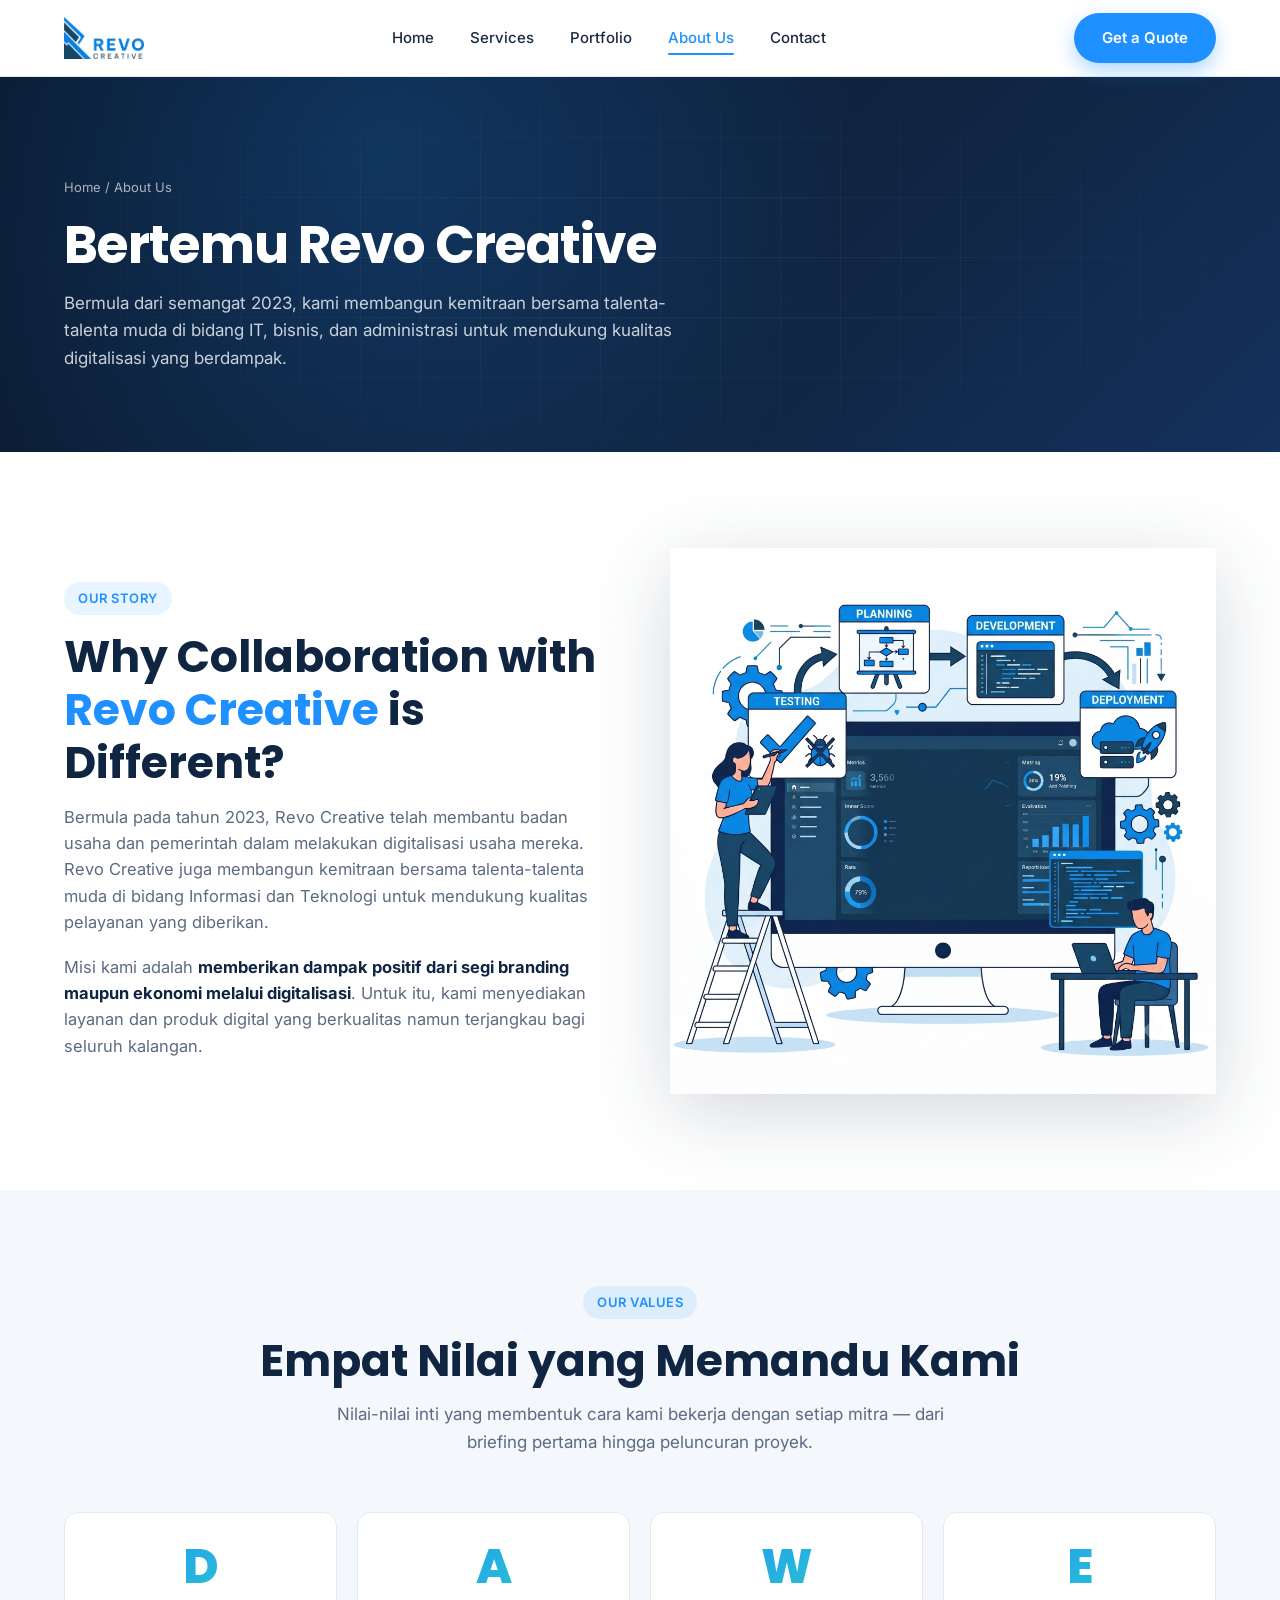
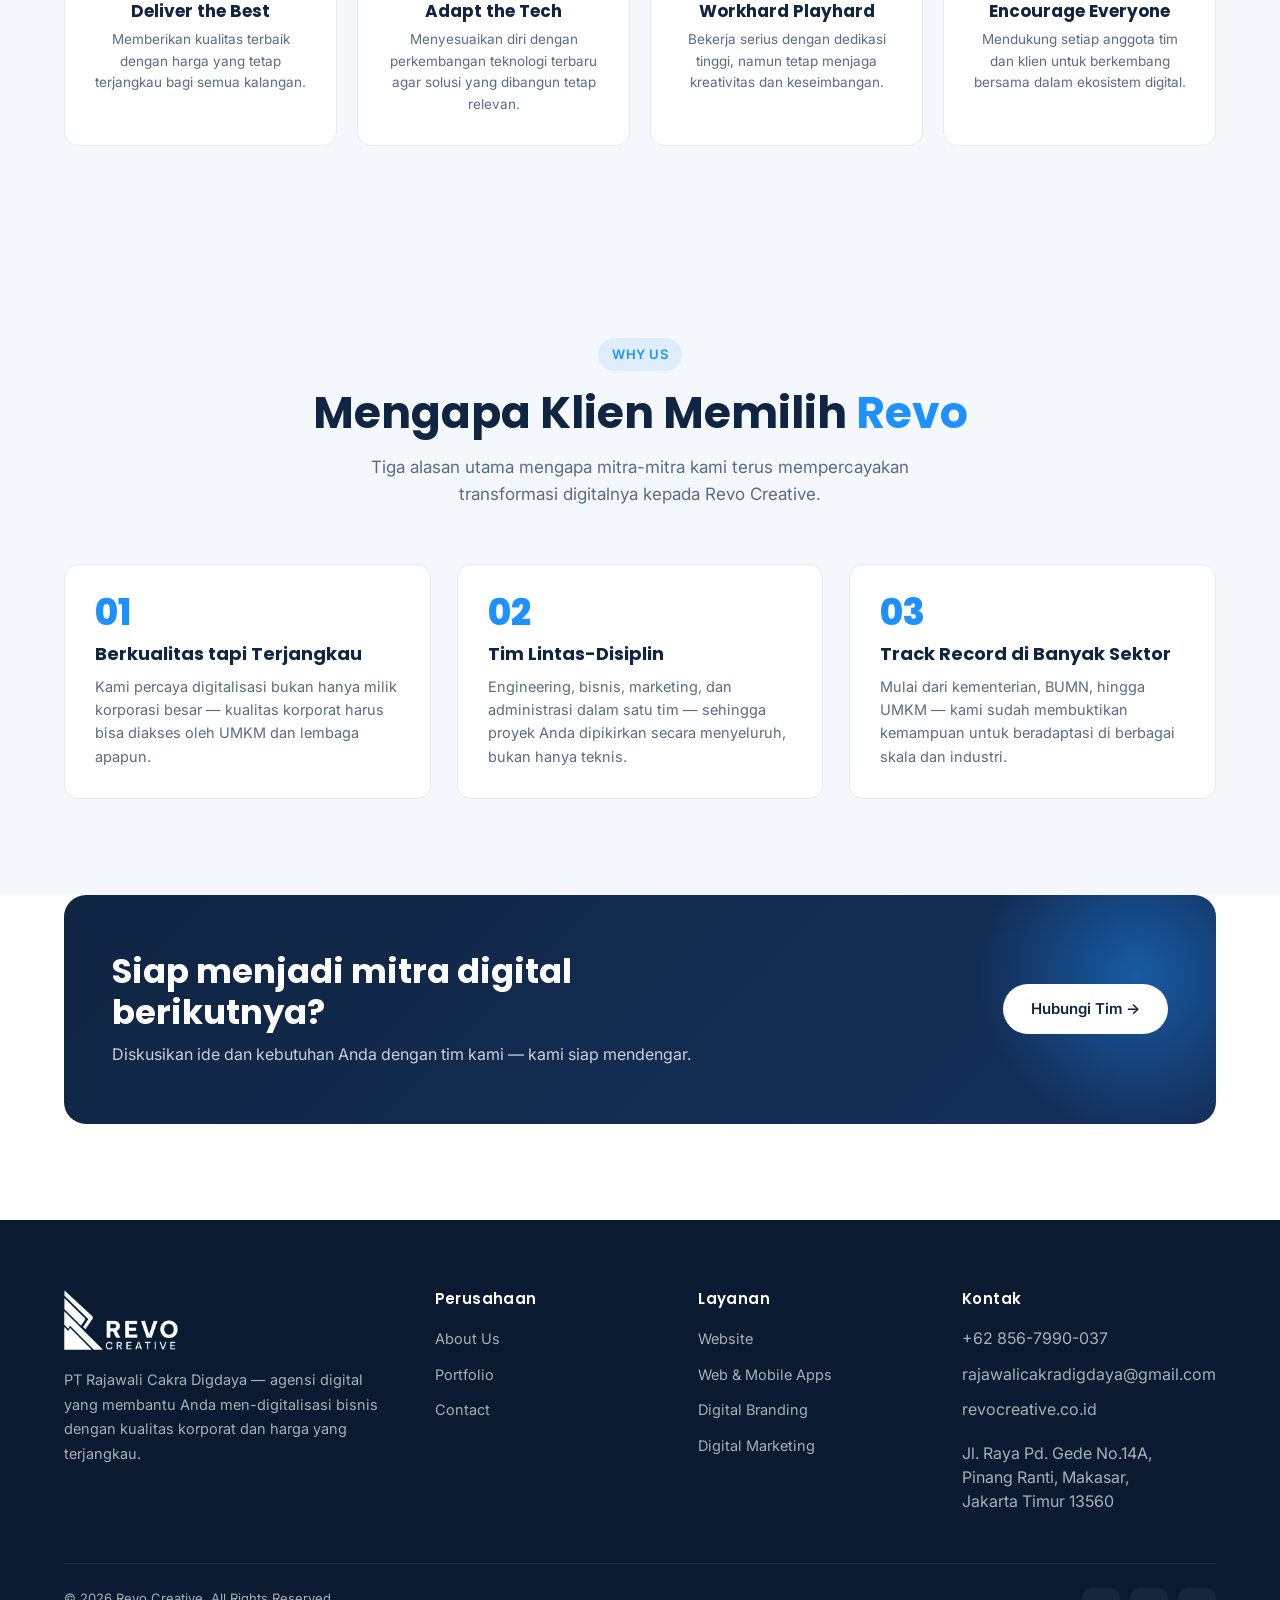
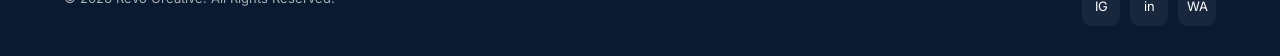
==== frontend/about.html @ 666eaa5b "Dev:Finishing Landing Page" ====
<!DOCTYPE html>
<html lang="id">
<head>
  <meta charset="UTF-8" />
  <meta name="viewport" content="width=device-width, initial-scale=1.0" />

  <!-- Primary Meta Tags -->
  <title>About Us — Revo Creative | PT Rajawali Cakra Digdaya</title>
  <meta name="title" content="About Us — Revo Creative | PT Rajawali Cakra Digdaya" />
  <meta name="description" content="Mengenal Revo Creative (PT Rajawali Cakra Digdaya) — agensi digital Indonesia yang dibangun talenta muda di bidang IT, bisnis, dan administrasi. Berdiri sejak 2023, kami membantu digitalisasi usaha dengan kualitas korporat namun terjangkau." />
  <meta name="keywords" content="tentang Revo Creative, PT Rajawali Cakra Digdaya, profil perusahaan Revo Creative, tim Revo, sejarah Revo Creative, agensi digital Indonesia" />
  <meta name="robots" content="index, follow, max-image-preview:large" />
  <meta name="theme-color" content="#1E90FF" />
  <link rel="canonical" href="https://revocreative.co.id/about.html" />

  <!-- Open Graph -->
  <meta property="og:type" content="website" />
  <meta property="og:site_name" content="Revo Creative" />
  <meta property="og:locale" content="id_ID" />
  <meta property="og:url" content="https://revocreative.co.id/about.html" />
  <meta property="og:title" content="About Us — Revo Creative" />
  <meta property="og:description" content="Mengenal tim talenta muda di balik Revo Creative — agensi digital Indonesia sejak 2023." />
  <meta property="og:image" content="https://revocreative.co.id/assets/revo-2024-horizontal-blue-zoomed-downscaled-removebg.webp" />

  <!-- Twitter -->
  <meta name="twitter:card" content="summary_large_image" />
  <meta name="twitter:title" content="About — Revo Creative" />
  <meta name="twitter:description" content="Mengenal tim talenta muda di balik Revo Creative — agensi digital Indonesia sejak 2023." />
  <meta name="twitter:image" content="https://revocreative.co.id/assets/revo-2024-horizontal-blue-zoomed-downscaled-removebg.webp" />

  <link rel="icon" href="assets/logo_revo_biru.png" type="image/png" />
  <link rel="apple-touch-icon" href="assets/logo_revo_biru.png" />

  <link rel="preconnect" href="https://fonts.googleapis.com" />
  <link rel="preconnect" href="https://fonts.gstatic.com" crossorigin />
  <link href="https://fonts.googleapis.com/css2?family=Inter:wght@400;500;600;700&family=Poppins:wght@500;600;700;800&display=swap" rel="stylesheet" />
  <link rel="stylesheet" href="css/style.css" />

  <!-- Structured Data: BreadcrumbList -->
  <script type="application/ld+json">
  {
    "@context": "https://schema.org",
    "@type": "BreadcrumbList",
    "itemListElement": [
      { "@type": "ListItem", "position": 1, "name": "Home", "item": "https://revocreative.co.id/" },
      { "@type": "ListItem", "position": 2, "name": "About Us", "item": "https://revocreative.co.id/about.html" }
    ]
  }
  </script>

  <!-- Structured Data: AboutPage -->
  <script type="application/ld+json">
  {
    "@context": "https://schema.org",
    "@type": "AboutPage",
    "name": "About Revo Creative",
    "url": "https://revocreative.co.id/about.html",
    "about": {
      "@type": "Organization",
      "name": "Revo Creative",
      "legalName": "PT Rajawali Cakra Digdaya",
      "foundingDate": "2023",
      "url": "https://revocreative.co.id/"
    }
  }
  </script>
</head>
<body>

  <!-- Navbar -->
  <header class="navbar">
    <div class="container nav-inner">
      <a href="index.html" class="nav-logo" aria-label="Revo Creative home">
        <img src="assets/revo-2024-horizontal-blue-zoomed-downscaled-removebg.webp" alt="Revo Creative" />
      </a>
      <nav>
        <ul class="nav-links">
          <li><a href="index.html">Home</a></li>
          <li><a href="index.html#services">Services</a></li>
          <li><a href="portfolio.html">Portfolio</a></li>
          <li><a href="about.html">About Us</a></li>
          <li><a href="contact.html">Contact</a></li>
        </ul>
      </nav>
      <div class="nav-cta">
        <a href="contact.html" class="btn btn-primary">Get a Quote</a>
        <button class="nav-toggle" aria-label="Toggle navigation">
          <span></span><span></span><span></span>
        </button>
      </div>
    </div>
  </header>

  <!-- Page Hero -->
  <section class="page-hero">
    <div class="container">
      <div class="breadcrumbs"><a href="index.html">Home</a> / About Us</div>
      <h1>Bertemu Revo Creative</h1>
      <p>Bermula dari semangat 2023, kami membangun kemitraan bersama talenta-talenta muda di bidang IT, bisnis, dan administrasi untuk mendukung kualitas digitalisasi yang berdampak.</p>
    </div>
  </section>

  <!-- Story -->
  <section class="section">
    <div class="container about-story">
      <div class="reveal">
        <span class="section-tag">Our Story</span>
        <h2 class="section-title">Why Collaboration with <span>Revo Creative</span> is Different?</h2>
        <p style="color:var(--color-muted);font-size:16.5px;margin-bottom:18px;">
          Bermula pada tahun 2023, Revo Creative telah membantu badan usaha dan
          pemerintah dalam melakukan digitalisasi usaha mereka. Revo Creative juga
          membangun kemitraan bersama talenta-talenta muda di bidang Informasi dan
          Teknologi untuk mendukung kualitas pelayanan yang diberikan.
        </p>
        <p style="color:var(--color-muted);font-size:16.5px;">
          Misi kami adalah <strong style="color:var(--color-navy);">memberikan dampak positif dari segi branding maupun ekonomi melalui digitalisasi</strong>.
          Untuk itu, kami menyediakan layanan dan produk digital yang berkualitas
          namun terjangkau bagi seluruh kalangan.
        </p>
      </div>
      <div class="split-illu reveal">
        <span class="glow"></span>
        <img src="assets/computer-processed.png" alt="Ilustrasi digitalisasi bisnis bersama Revo Creative" loading="lazy" />
      </div>
    </div>
  </section>

  <!-- Values -->
  <section class="section" style="background:var(--color-light);">
    <div class="container">
      <div class="text-center reveal">
        <span class="section-tag">Our Values</span>
        <h2 class="section-title">Empat Nilai yang Memandu Kami</h2>
        <p class="section-subtitle center-block">
          Nilai-nilai inti yang membentuk cara kami bekerja dengan setiap mitra —
          dari briefing pertama hingga peluncuran proyek.
        </p>
      </div>

      <div class="value-grid">
        <div class="value-card reveal">
          <div class="value-letter">D</div>
          <h4>Deliver the Best</h4>
          <p>Memberikan kualitas terbaik dengan harga yang tetap terjangkau bagi semua kalangan.</p>
        </div>
        <div class="value-card reveal">
          <div class="value-letter">A</div>
          <h4>Adapt the Tech</h4>
          <p>Menyesuaikan diri dengan perkembangan teknologi terbaru agar solusi yang dibangun tetap relevan.</p>
        </div>
        <div class="value-card reveal">
          <div class="value-letter">W</div>
          <h4>Workhard Playhard</h4>
          <p>Bekerja serius dengan dedikasi tinggi, namun tetap menjaga kreativitas dan keseimbangan.</p>
        </div>
        <div class="value-card reveal">
          <div class="value-letter">E</div>
          <h4>Encourage Everyone</h4>
          <p>Mendukung setiap anggota tim dan klien untuk berkembang bersama dalam ekosistem digital.</p>
        </div>
      </div>
    </div>
  </section>

  <!-- Team
  <section class="section">
    <div class="container">
      <div class="text-center reveal">
        <span class="section-tag">Meet The Team</span>
        <h2 class="section-title">Talenta Muda di Balik <span>Revo</span></h2>
        <p class="section-subtitle center-block">
          Tim lintas-disiplin yang menggabungkan keahlian IT, bisnis, dan administrasi
          untuk membantu Anda di setiap tahap perjalanan digital.
        </p>
      </div>

      <div class="team-grid">
        <div class="team-card reveal">
          <div class="team-avatar">RC</div>
          <h3>Raditya Chavvah D.</h3>
          <div class="team-role">Managing Director</div>
          <ul class="team-meta">
            <li>Lulusan Manajemen Pemasaran FEB UI 2022</li>
            <li>Pendamping Halal UMK</li>
            <li>Memimpin strategi bisnis &amp; kemitraan</li>
          </ul>
        </div>

        <div class="team-card reveal">
          <div class="team-avatar">MD</div>
          <h3>M. Daffa Z. Wibisono</h3>
          <div class="team-role">Technology Director</div>
          <ul class="team-meta">
            <li>Lulusan Teknik Komputer ITS 2023</li>
            <li>Membuat prototype web &amp; aplikasi startup</li>
            <li>Memimpin engineering &amp; arsitektur produk</li>
          </ul>
        </div>

        <div class="team-card reveal">
          <div class="team-avatar">MR</div>
          <h3>M. Ramdhan Syakirin</h3>
          <div class="team-role">Senior Advisor</div>
          <ul class="team-meta">
            <li>Back End Developer &amp; System Analyst</li>
            <li>Senior Software Engineering</li>
            <li>Mentor teknis untuk proyek enterprise</li>
          </ul>
        </div>
      </div>

      <div style="margin-top:60px;display:flex;justify-content:center;">
        <div class="why-card reveal" style="max-width:520px;text-align:center;border:2px dashed var(--color-border);">
          <h4 style="color:var(--color-primary);margin-bottom:6px;">M. Naufal Harits</h4>
          <p style="font-size:13.5px;text-transform:uppercase;letter-spacing:1px;color:var(--color-muted);">Advisor</p>
        </div>
      </div>
    </div>
  </section> -->

  <!-- Why us / Numbers -->
  <section class="section" style="background:var(--color-light);">
    <div class="container">
      <div class="text-center reveal">
        <span class="section-tag">Why Us</span>
        <h2 class="section-title">Mengapa Klien Memilih <span>Revo</span></h2>
        <p class="section-subtitle center-block">
          Tiga alasan utama mengapa mitra-mitra kami terus mempercayakan transformasi digitalnya kepada Revo Creative.
        </p>
      </div>

      <div class="why-grid">
        <div class="why-card reveal">
          <div class="num">01</div>
          <h4>Berkualitas tapi Terjangkau</h4>
          <p>Kami percaya digitalisasi bukan hanya milik korporasi besar — kualitas korporat harus bisa diakses oleh UMKM dan lembaga apapun.</p>
        </div>
        <div class="why-card reveal">
          <div class="num">02</div>
          <h4>Tim Lintas-Disiplin</h4>
          <p>Engineering, bisnis, marketing, dan administrasi dalam satu tim — sehingga proyek Anda dipikirkan secara menyeluruh, bukan hanya teknis.</p>
        </div>
        <div class="why-card reveal">
          <div class="num">03</div>
          <h4>Track Record di Banyak Sektor</h4>
          <p>Mulai dari kementerian, BUMN, hingga UMKM — kami sudah membuktikan kemampuan untuk beradaptasi di berbagai skala dan industri.</p>
        </div>
      </div>
    </div>
  </section>

  <!-- CTA -->
  <section class="section" style="padding-top:0;">
    <div class="container">
      <div class="cta-banner reveal">
        <div>
          <h2>Siap menjadi mitra digital berikutnya?</h2>
          <p>Diskusikan ide dan kebutuhan Anda dengan tim kami — kami siap mendengar.</p>
        </div>
        <a href="contact.html" class="btn btn-white">Hubungi Tim &rarr;</a>
      </div>
    </div>
  </section>

  <!-- Footer -->
  <footer class="footer">
    <div class="container">
      <div class="footer-grid">
        <div class="footer-brand">
          <img src="assets/revo-2024-horizontal-white-zoomed-no-background.webp" alt="Revo Creative" />
          <p>PT Rajawali Cakra Digdaya — agensi digital yang membantu Anda men-digitalisasi bisnis dengan kualitas korporat dan harga yang terjangkau.</p>
        </div>
        <div>
          <h5>Perusahaan</h5>
          <ul>
            <li><a href="about.html">About Us</a></li>
            <li><a href="portfolio.html">Portfolio</a></li>
            <li><a href="contact.html">Contact</a></li>
          </ul>
        </div>
        <div>
          <h5>Layanan</h5>
          <ul>
            <li><a href="index.html#services">Website</a></li>
            <li><a href="index.html#services">Web &amp; Mobile Apps</a></li>
            <li><a href="index.html#services">Digital Branding</a></li>
            <li><a href="index.html#services">Digital Marketing</a></li>
          </ul>
        </div>
        <div>
          <h5>Kontak</h5>
          <ul>
            <li>+62 856-7990-037</li>
            <li>rajawalicakradigdaya@gmail.com</li>
            <li>revocreative.co.id</li>
            <li style="margin-top:8px;line-height:1.5;">Jl. Raya Pd. Gede No.14A,<br/>Pinang Ranti, Makasar,<br/>Jakarta Timur 13560</li>
          </ul>
        </div>
      </div>
      <div class="footer-bottom">
        <div>© <span id="year">2025</span> Revo Creative. All Rights Reserved.</div>
        <div class="socials">
          <a class="social-ico" href="#" aria-label="Instagram">IG</a>
          <a class="social-ico" href="#" aria-label="LinkedIn">in</a>
          <a class="social-ico" href="#" aria-label="WhatsApp">WA</a>
        </div>
      </div>
    </div>
  </footer>

  <script src="js/script.js"></script>
</body>
</html>
---- frontend/css/style.css ----
/* =========================
   Revo Creative — Stylesheet
   ========================= */

:root {
  --color-primary: #1E90FF;
  --color-primary-dark: #1473cc;
  --color-navy: #102542;
  --color-navy-deep: #0A1A30;
  --color-light: #F4F7FB;
  --color-white: #FFFFFF;
  --color-text: #1B2A41;
  --color-muted: #5B6B82;
  --color-border: #E5EAF2;
  --color-accent: #2DD4BF;
  --shadow-sm: 0 2px 8px rgba(16, 37, 66, 0.06);
  --shadow-md: 0 8px 24px rgba(16, 37, 66, 0.10);
  --shadow-lg: 0 20px 60px rgba(16, 37, 66, 0.18);
  --radius-sm: 8px;
  --radius-md: 14px;
  --radius-lg: 22px;
  --transition: 0.3s cubic-bezier(0.4, 0, 0.2, 1);
  --container: 1200px;
  --font-heading: "Poppins", "Segoe UI", system-ui, sans-serif;
  --font-body: "Inter", "Segoe UI", system-ui, sans-serif;
}

* {
  box-sizing: border-box;
  margin: 0;
  padding: 0;
}

html {
  scroll-behavior: smooth;
}

body {
  font-family: var(--font-body);
  color: var(--color-text);
  background: var(--color-white);
  line-height: 1.6;
  font-size: 16px;
  -webkit-font-smoothing: antialiased;
}

img {
  max-width: 100%;
  display: block;
}

a {
  color: inherit;
  text-decoration: none;
}

h1, h2, h3, h4, h5 {
  font-family: var(--font-heading);
  color: var(--color-navy);
  line-height: 1.2;
  font-weight: 700;
}

.container {
  width: 100%;
  max-width: var(--container);
  margin: 0 auto;
  padding: 0 24px;
}

.section {
  padding: 96px 0;
}

.section-tag {
  display: inline-block;
  background: rgba(30, 144, 255, 0.10);
  color: var(--color-primary);
  padding: 6px 14px;
  border-radius: 999px;
  font-size: 13px;
  font-weight: 600;
  letter-spacing: 0.5px;
  text-transform: uppercase;
  margin-bottom: 16px;
}

.section-title {
  font-size: clamp(28px, 4vw, 44px);
  margin-bottom: 14px;
}

.section-title span {
  color: var(--color-primary);
}

.section-subtitle {
  color: var(--color-muted);
  max-width: 640px;
  margin-bottom: 56px;
  font-size: 17px;
}

.text-center { text-align: center; }
.center-block { margin-left: auto; margin-right: auto; }

/* =========================
   Buttons
   ========================= */
.btn {
  display: inline-flex;
  align-items: center;
  gap: 10px;
  padding: 13px 28px;
  border-radius: 999px;
  font-weight: 600;
  font-size: 15px;
  cursor: pointer;
  border: none;
  transition: transform var(--transition), box-shadow var(--transition), background var(--transition);
  font-family: var(--font-body);
}

.btn-primary {
  background: var(--color-primary);
  color: var(--color-white);
  box-shadow: 0 8px 20px rgba(30, 144, 255, 0.35);
}

.btn-primary:hover {
  background: var(--color-primary-dark);
  transform: translateY(-2px);
  box-shadow: 0 12px 28px rgba(30, 144, 255, 0.45);
}

.btn-ghost {
  background: transparent;
  color: var(--color-navy);
  border: 1.5px solid var(--color-border);
}

.btn-ghost:hover {
  border-color: var(--color-primary);
  color: var(--color-primary);
  transform: translateY(-2px);
}

.btn-white {
  background: var(--color-white);
  color: var(--color-navy);
}

.btn-white:hover {
  background: var(--color-light);
  transform: translateY(-2px);
}

/* =========================
   Navbar
   ========================= */
.navbar {
  position: sticky;
  top: 0;
  z-index: 1000;
  background: rgba(255, 255, 255, 0.92);
  backdrop-filter: saturate(180%) blur(14px);
  -webkit-backdrop-filter: saturate(180%) blur(14px);
  border-bottom: 1px solid var(--color-border);
  transition: all var(--transition);
}

.nav-inner {
  display: flex;
  align-items: center;
  justify-content: space-between;
  height: 76px;
}

.nav-logo {
  display: flex;
  align-items: center;
  gap: 10px;
}

.nav-logo img {
  height: 42px;
  width: auto;
}

.nav-links {
  display: flex;
  gap: 36px;
  list-style: none;
}

.nav-links a {
  font-weight: 500;
  font-size: 15px;
  color: var(--color-text);
  position: relative;
  padding: 4px 0;
  transition: color var(--transition);
}

.nav-links a::after {
  content: "";
  position: absolute;
  left: 0;
  bottom: -4px;
  width: 0;
  height: 2px;
  background: var(--color-primary);
  border-radius: 2px;
  transition: width var(--transition);
}

.nav-links a:hover,
.nav-links a.active {
  color: var(--color-primary);
}

.nav-links a:hover::after,
.nav-links a.active::after {
  width: 100%;
}

.nav-cta {
  display: flex;
  align-items: center;
  gap: 12px;
}

.nav-toggle {
  display: none;
  background: none;
  border: none;
  cursor: pointer;
  padding: 8px;
}

.nav-toggle span {
  display: block;
  width: 26px;
  height: 2.5px;
  background: var(--color-navy);
  margin: 5px 0;
  transition: var(--transition);
  border-radius: 2px;
}

.nav-toggle.active span:nth-child(1) {
  transform: translateY(7.5px) rotate(45deg);
}
.nav-toggle.active span:nth-child(2) {
  opacity: 0;
}
.nav-toggle.active span:nth-child(3) {
  transform: translateY(-7.5px) rotate(-45deg);
}

/* =========================
   Hero
   ========================= */
.hero {
  position: relative;
  background:
    radial-gradient(circle at 20% 20%, rgba(30, 144, 255, 0.15), transparent 50%),
    radial-gradient(circle at 80% 70%, rgba(45, 212, 191, 0.10), transparent 50%),
    linear-gradient(135deg, #0A1A30 0%, #102542 60%, #14305c 100%);
  color: var(--color-white);
  padding: 120px 0 140px;
  overflow: hidden;
}

.hero::before {
  content: "";
  position: absolute;
  inset: 0;
  background-image:
    linear-gradient(rgba(255,255,255,0.04) 1px, transparent 1px),
    linear-gradient(90deg, rgba(255,255,255,0.04) 1px, transparent 1px);
  background-size: 60px 60px;
  mask-image: radial-gradient(ellipse at center, black 30%, transparent 80%);
  -webkit-mask-image: radial-gradient(ellipse at center, black 30%, transparent 80%);
  pointer-events: none;
}

.hero-grid {
  display: grid;
  grid-template-columns: 1.1fr 0.9fr;
  align-items: center;
  gap: 60px;
  position: relative;
  z-index: 1;
}

.hero h1 {
  color: var(--color-white);
  font-size: clamp(36px, 5vw, 60px);
  line-height: 1.08;
  margin-bottom: 22px;
  letter-spacing: -1px;
}

.hero h1 .gradient-text {
  background: linear-gradient(90deg, #1E90FF 0%, #2DD4BF 100%);
  -webkit-background-clip: text;
  background-clip: text;
  -webkit-text-fill-color: transparent;
}

.hero p.lead {
  font-size: 18px;
  color: rgba(255, 255, 255, 0.78);
  margin-bottom: 36px;
  max-width: 560px;
}

.hero-pill {
  display: inline-flex;
  align-items: center;
  gap: 8px;
  background: rgba(255, 255, 255, 0.08);
  border: 1px solid rgba(255, 255, 255, 0.18);
  padding: 8px 16px;
  border-radius: 999px;
  font-size: 13px;
  font-weight: 500;
  color: rgba(255, 255, 255, 0.85);
  margin-bottom: 24px;
  backdrop-filter: blur(8px);
}

.hero-pill .dot {
  width: 8px;
  height: 8px;
  border-radius: 50%;
  background: var(--color-accent);
  box-shadow: 0 0 0 4px rgba(45, 212, 191, 0.25);
}

.hero-actions {
  display: flex;
  flex-wrap: wrap;
  gap: 14px;
}

.hero-stats {
  display: flex;
  gap: 36px;
  margin-top: 56px;
  flex-wrap: wrap;
}

.stat .num {
  font-family: var(--font-heading);
  font-size: 32px;
  font-weight: 700;
  color: var(--color-white);
}

.stat .label {
  color: rgba(255, 255, 255, 0.65);
  font-size: 14px;
}

/* Hero visual */
.hero-visual {
  position: relative;
  display: flex;
  justify-content: center;
  align-items: center;
}

.hero-logo-card {
  position: relative;
  width: 100%;
  max-width: 440px;
  aspect-ratio: 1 / 1;
  border-radius: 28px;
  background: linear-gradient(135deg, rgba(255,255,255,0.10), rgba(255,255,255,0.02));
  border: 1px solid rgba(255, 255, 255, 0.12);
  display: flex;
  align-items: center;
  justify-content: center;
  backdrop-filter: blur(20px);
  box-shadow: var(--shadow-lg);
  overflow: hidden;
}

.hero-logo-card::before {
  content: "";
  position: absolute;
  inset: -40%;
  background: conic-gradient(from 0deg, rgba(30,144,255,0.3), transparent 30%, rgba(45,212,191,0.3), transparent 70%, rgba(30,144,255,0.3));
  animation: rotate 18s linear infinite;
}

.hero-logo-card::after {
  content: "";
  position: absolute;
  inset: 1.5px;
  border-radius: 26px;
  background: linear-gradient(135deg, #142A4D, #0A1A30);
}

.hero-logo-card img {
  position: relative;
  z-index: 1;
  width: 70%;
  filter: drop-shadow(0 12px 30px rgba(30, 144, 255, 0.35));
}

.float-chip {
  position: absolute;
  background: rgba(255, 255, 255, 0.95);
  color: var(--color-navy);
  padding: 12px 18px;
  border-radius: 14px;
  box-shadow: var(--shadow-md);
  font-size: 13px;
  font-weight: 600;
  display: flex;
  align-items: center;
  gap: 10px;
  z-index: 2;
  animation: float 4s ease-in-out infinite;
}

.float-chip.tl { top: 8%; left: -10px; }
.float-chip.br { bottom: 8%; right: -10px; animation-delay: -2s; }

.float-chip .ico {
  width: 32px; height: 32px;
  background: rgba(30, 144, 255, 0.12);
  color: var(--color-primary);
  border-radius: 8px;
  display: grid; place-items: center;
  font-size: 16px;
}

@keyframes float {
  0%, 100% { transform: translateY(0); }
  50% { transform: translateY(-10px); }
}

@keyframes rotate {
  to { transform: rotate(360deg); }
}

/* =========================
   Services
   ========================= */
.services-grid {
  display: grid;
  grid-template-columns: repeat(4, 1fr);
  gap: 24px;
}

.service-card {
  background: var(--color-white);
  border: 1px solid var(--color-border);
  border-radius: var(--radius-md);
  padding: 32px 26px;
  transition: all var(--transition);
  position: relative;
  overflow: hidden;
}

.service-card::before {
  content: "";
  position: absolute;
  inset: 0;
  background: linear-gradient(135deg, rgba(30,144,255,0.05), transparent);
  opacity: 0;
  transition: opacity var(--transition);
}

.service-card:hover {
  transform: translateY(-6px);
  box-shadow: var(--shadow-md);
  border-color: rgba(30, 144, 255, 0.30);
}

.service-card:hover::before {
  opacity: 1;
}

.service-icon {
  width: 56px;
  height: 56px;
  border-radius: 14px;
  background: linear-gradient(135deg, var(--color-primary), #2DD4BF);
  display: grid;
  place-items: center;
  color: white;
  font-size: 24px;
  margin-bottom: 22px;
  box-shadow: 0 10px 22px rgba(30, 144, 255, 0.30);
  position: relative;
  z-index: 1;
}

.service-card h3 {
  font-size: 19px;
  margin-bottom: 10px;
  position: relative;
  z-index: 1;
}

.service-card p {
  color: var(--color-muted);
  font-size: 14.5px;
  position: relative;
  z-index: 1;
}

/* =========================
   Clients
   ========================= */
.clients {
  background: var(--color-light);
}

.clients-grid {
  display: grid;
  grid-template-columns: repeat(5, 1fr);
  gap: 18px;
  align-items: center;
}

.client-card {
  background: var(--color-white);
  border: 1px solid var(--color-border);
  border-radius: var(--radius-md);
  height: 110px;
  display: grid;
  place-items: center;
  padding: 22px;
  transition: all var(--transition);
}

.client-card:hover {
  transform: translateY(-4px);
  box-shadow: var(--shadow-md);
  border-color: rgba(30, 144, 255, 0.30);
}

.client-card img {
  max-height: 56px;
  max-width: 100%;
  width: auto;
  object-fit: contain;
  filter: grayscale(40%);
  opacity: 0.85;
  transition: all var(--transition);
}

.client-card:hover img {
  filter: grayscale(0);
  opacity: 1;
}

/* =========================
   CTA banner
   ========================= */
.cta-banner {
  position: relative;
  background: linear-gradient(135deg, #102542 0%, #14305c 100%);
  border-radius: var(--radius-lg);
  padding: 56px 48px;
  color: var(--color-white);
  display: grid;
  grid-template-columns: 1.4fr 1fr;
  align-items: center;
  gap: 30px;
  overflow: hidden;
}

.cta-banner::before {
  content: "";
  position: absolute;
  width: 320px; height: 320px;
  background: radial-gradient(circle, rgba(30,144,255,0.45) 0%, transparent 70%);
  border-radius: 50%;
  right: -80px; top: -80px;
}

.cta-banner h2 {
  color: var(--color-white);
  font-size: clamp(24px, 3vw, 34px);
  margin-bottom: 10px;
  position: relative;
}

.cta-banner p {
  color: rgba(255, 255, 255, 0.78);
  position: relative;
}

.cta-banner .btn {
  position: relative;
  justify-self: end;
}

/* =========================
   Contact (inline + page)
   ========================= */
.contact-grid {
  display: grid;
  grid-template-columns: 1fr 1.2fr;
  gap: 50px;
  align-items: start;
}

.contact-info {
  display: flex;
  flex-direction: column;
  gap: 18px;
}

.contact-card {
  background: var(--color-white);
  border: 1px solid var(--color-border);
  border-radius: var(--radius-md);
  padding: 22px 24px;
  display: flex;
  align-items: center;
  gap: 16px;
  transition: all var(--transition);
}

.contact-card:hover {
  transform: translateX(4px);
  box-shadow: var(--shadow-sm);
  border-color: rgba(30, 144, 255, 0.30);
}

.contact-card .ico {
  width: 48px; height: 48px;
  border-radius: 12px;
  background: rgba(30, 144, 255, 0.12);
  color: var(--color-primary);
  display: grid;
  place-items: center;
  font-size: 20px;
  flex-shrink: 0;
}

.contact-card .label {
  font-size: 12px;
  color: var(--color-muted);
  text-transform: uppercase;
  letter-spacing: 0.8px;
  margin-bottom: 4px;
}

.contact-card .value {
  font-weight: 600;
  color: var(--color-navy);
}

.contact-form {
  background: var(--color-white);
  border: 1px solid var(--color-border);
  border-radius: var(--radius-md);
  padding: 36px;
  box-shadow: var(--shadow-sm);
}

.form-group {
  margin-bottom: 18px;
}

.form-row {
  display: grid;
  grid-template-columns: 1fr 1fr;
  gap: 16px;
}

.form-group label {
  display: block;
  font-size: 13px;
  font-weight: 600;
  color: var(--color-navy);
  margin-bottom: 8px;
  letter-spacing: 0.2px;
}

.form-group input,
.form-group textarea,
.form-group select {
  width: 100%;
  border: 1.5px solid var(--color-border);
  border-radius: var(--radius-sm);
  padding: 13px 14px;
  font-size: 15px;
  font-family: var(--font-body);
  color: var(--color-text);
  background: var(--color-white);
  transition: all var(--transition);
}

.form-group input:focus,
.form-group textarea:focus,
.form-group select:focus {
  outline: none;
  border-color: var(--color-primary);
  box-shadow: 0 0 0 4px rgba(30, 144, 255, 0.10);
}

.form-group textarea {
  resize: vertical;
  min-height: 130px;
}

.form-success {
  display: none;
  background: rgba(45, 212, 191, 0.10);
  color: #0a8a73;
  border: 1px solid rgba(45, 212, 191, 0.35);
  padding: 14px 18px;
  border-radius: var(--radius-sm);
  font-size: 14px;
  margin-bottom: 18px;
}

.form-success.show { display: block; }

/* =========================
   Page hero (sub-pages)
   ========================= */
.page-hero {
  background:
    radial-gradient(circle at 30% 20%, rgba(30, 144, 255, 0.20), transparent 50%),
    linear-gradient(135deg, #0A1A30, #102542 60%, #14305c);
  color: var(--color-white);
  padding: 100px 0 80px;
  position: relative;
  overflow: hidden;
}

.page-hero::before {
  content: "";
  position: absolute;
  inset: 0;
  background-image:
    linear-gradient(rgba(255,255,255,0.04) 1px, transparent 1px),
    linear-gradient(90deg, rgba(255,255,255,0.04) 1px, transparent 1px);
  background-size: 60px 60px;
  mask-image: radial-gradient(ellipse at center, black 30%, transparent 80%);
  -webkit-mask-image: radial-gradient(ellipse at center, black 30%, transparent 80%);
}

.page-hero .container { position: relative; z-index: 1; }

.breadcrumbs {
  font-size: 13px;
  color: rgba(255, 255, 255, 0.65);
  margin-bottom: 16px;
}

.breadcrumbs a:hover { color: var(--color-white); }

.page-hero h1 {
  color: var(--color-white);
  font-size: clamp(34px, 5vw, 52px);
  margin-bottom: 14px;
  letter-spacing: -1px;
}

.page-hero p {
  color: rgba(255, 255, 255, 0.78);
  max-width: 620px;
  font-size: 17px;
}

/* =========================
   Portfolio
   ========================= */
.filter-pills {
  display: flex;
  gap: 10px;
  flex-wrap: wrap;
  margin-bottom: 40px;
}

.filter-pill {
  padding: 9px 18px;
  border: 1.5px solid var(--color-border);
  border-radius: 999px;
  background: var(--color-white);
  font-size: 14px;
  font-weight: 500;
  cursor: pointer;
  color: var(--color-text);
  transition: all var(--transition);
}

.filter-pill:hover {
  border-color: var(--color-primary);
  color: var(--color-primary);
}

.filter-pill.active {
  background: var(--color-navy);
  color: var(--color-white);
  border-color: var(--color-navy);
}

.portfolio-grid {
  display: grid;
  grid-template-columns: repeat(3, 1fr);
  gap: 28px;
}

.portfolio-card {
  background: var(--color-white);
  border: 1px solid var(--color-border);
  border-radius: var(--radius-md);
  overflow: hidden;
  transition: all var(--transition);
  display: flex;
  flex-direction: column;
}

.portfolio-card:hover {
  transform: translateY(-6px);
  box-shadow: var(--shadow-md);
  border-color: rgba(30, 144, 255, 0.30);
}

.portfolio-thumb {
  position: relative;
  height: 220px;
  background: linear-gradient(135deg, #102542, #14305c);
  display: grid;
  place-items: center;
  overflow: hidden;
}

.portfolio-thumb img {
  max-height: 85%;
  max-width: 85%;
  width: auto;
  object-fit: contain;
}

.portfolio-thumb::after {
  content: "";
  position: absolute;
  inset: 0;
  background: linear-gradient(135deg, transparent 50%, rgba(30, 144, 255, 0.15));
}

.portfolio-body {
  padding: 24px 24px 26px;
  flex: 1;
  display: flex;
  flex-direction: column;
}

.portfolio-cat {
  font-size: 12px;
  font-weight: 600;
  color: var(--color-primary);
  text-transform: uppercase;
  letter-spacing: 0.8px;
  margin-bottom: 8px;
}

.portfolio-card h3 {
  font-size: 19px;
  margin-bottom: 10px;
}

.portfolio-card p {
  color: var(--color-muted);
  font-size: 14.5px;
  flex: 1;
}

.portfolio-tags {
  display: flex;
  flex-wrap: wrap;
  gap: 6px;
  margin-top: 18px;
}

.portfolio-tag {
  background: var(--color-light);
  color: var(--color-navy);
  padding: 4px 10px;
  border-radius: 999px;
  font-size: 12px;
  font-weight: 500;
}

/* =========================
   About page
   ========================= */
.about-story {
  display: grid;
  grid-template-columns: 1fr 1fr;
  gap: 60px;
  align-items: center;
}

.about-story .img-card {
  position: relative;
  border-radius: var(--radius-lg);
  overflow: hidden;
  background: linear-gradient(135deg, #102542, #14305c);
  aspect-ratio: 4 / 5;
  display: grid;
  place-items: center;
  padding: 50px;
  box-shadow: var(--shadow-lg);
}

.about-story .img-card img {
  max-width: 75%;
  filter: drop-shadow(0 14px 24px rgba(0,0,0,0.3));
}

.value-grid {
  display: grid;
  grid-template-columns: repeat(4, 1fr);
  gap: 20px;
}

.value-card {
  background: var(--color-white);
  border: 1px solid var(--color-border);
  border-radius: var(--radius-md);
  padding: 30px 24px;
  text-align: center;
  transition: all var(--transition);
}

.value-card:hover {
  transform: translateY(-6px);
  box-shadow: var(--shadow-md);
  border-color: rgba(30, 144, 255, 0.30);
}

.value-letter {
  font-family: var(--font-heading);
  font-size: 48px;
  font-weight: 800;
  background: linear-gradient(135deg, var(--color-primary), #2DD4BF);
  -webkit-background-clip: text;
  background-clip: text;
  -webkit-text-fill-color: transparent;
  line-height: 1;
  margin-bottom: 10px;
}

.value-card h4 {
  font-size: 17px;
  margin-bottom: 8px;
}

.value-card p {
  font-size: 13.5px;
  color: var(--color-muted);
}

.team-grid {
  display: grid;
  grid-template-columns: repeat(3, 1fr);
  gap: 28px;
}

.team-card {
  background: linear-gradient(135deg, #102542 0%, #14305c 100%);
  border-radius: var(--radius-lg);
  padding: 36px 30px;
  text-align: center;
  color: var(--color-white);
  position: relative;
  overflow: hidden;
  transition: all var(--transition);
}

.team-card::before {
  content: "";
  position: absolute;
  width: 200px;
  height: 200px;
  background: radial-gradient(circle, rgba(30, 144, 255, 0.30) 0%, transparent 70%);
  border-radius: 50%;
  top: -80px;
  right: -80px;
}

.team-card:hover {
  transform: translateY(-6px);
  box-shadow: var(--shadow-lg);
}

.team-avatar {
  width: 130px;
  height: 130px;
  border-radius: 50%;
  margin: 0 auto 20px;
  background: linear-gradient(135deg, var(--color-primary), #2DD4BF);
  display: grid;
  place-items: center;
  color: white;
  font-size: 42px;
  font-weight: 700;
  font-family: var(--font-heading);
  position: relative;
  z-index: 1;
  box-shadow: 0 12px 28px rgba(30, 144, 255, 0.40);
  border: 4px solid rgba(255,255,255,0.10);
}

.team-card h3 {
  color: var(--color-white);
  font-size: 20px;
  margin-bottom: 4px;
  position: relative;
}

.team-role {
  color: var(--color-accent);
  font-size: 14px;
  font-weight: 600;
  margin-bottom: 18px;
  letter-spacing: 0.3px;
  position: relative;
}

.team-meta {
  list-style: none;
  text-align: left;
  position: relative;
  display: flex;
  flex-direction: column;
  gap: 8px;
  font-size: 14px;
  color: rgba(255, 255, 255, 0.80);
}

.team-meta li {
  display: flex;
  align-items: flex-start;
  gap: 10px;
}

.team-meta li::before {
  content: "";
  margin-top: 7px;
  width: 6px; height: 6px;
  background: var(--color-accent);
  border-radius: 50%;
  flex-shrink: 0;
}

/* Timeline / Why us */
.why-grid {
  display: grid;
  grid-template-columns: repeat(3, 1fr);
  gap: 26px;
}

.why-card {
  background: var(--color-white);
  border: 1px solid var(--color-border);
  border-radius: var(--radius-md);
  padding: 30px;
}

.why-card .num {
  font-family: var(--font-heading);
  font-size: 36px;
  font-weight: 800;
  color: var(--color-primary);
  margin-bottom: 12px;
  line-height: 1;
}

.why-card h4 {
  font-size: 18px;
  margin-bottom: 10px;
}

.why-card p {
  color: var(--color-muted);
  font-size: 14.5px;
}

/* =========================
   Split section (illustration + content)
   ========================= */
.split-block {
  display: grid;
  grid-template-columns: 1fr 1fr;
  gap: 70px;
  align-items: center;
}

.split-block.reverse {
  direction: rtl;
}
.split-block.reverse > * { direction: ltr; }

.split-illu {
  position: relative;
}

.split-illu img {
  width: 100%;
  height: auto;
  filter: drop-shadow(0 18px 40px rgba(16, 37, 66, 0.18));
}

.split-illu .glow {
  position: absolute;
  width: 80%;
  height: 80%;
  top: 10%; left: 10%;
  background: radial-gradient(circle, rgba(30, 144, 255, 0.18) 0%, transparent 70%);
  z-index: -1;
  filter: blur(40px);
}

.process-list {
  display: flex;
  flex-direction: column;
  gap: 20px;
  margin-top: 28px;
}

.process-step {
  display: flex;
  gap: 18px;
  align-items: flex-start;
}

.process-step .step-num {
  flex-shrink: 0;
  width: 44px; height: 44px;
  border-radius: 12px;
  background: linear-gradient(135deg, var(--color-primary), #2DD4BF);
  color: var(--color-white);
  display: grid; place-items: center;
  font-family: var(--font-heading);
  font-weight: 700;
  font-size: 17px;
  box-shadow: 0 8px 18px rgba(30, 144, 255, 0.30);
}

.process-step h4 {
  font-size: 17px;
  margin-bottom: 4px;
}

.process-step p {
  color: var(--color-muted);
  font-size: 14.5px;
}

@media (max-width: 1024px) {
  .split-block { grid-template-columns: 1fr; gap: 40px; }
  .split-block.reverse { direction: ltr; }
}

/* =========================
   Footer
   ========================= */
.footer {
  background: var(--color-navy-deep);
  color: rgba(255, 255, 255, 0.65);
  padding: 70px 0 30px;
}

.footer-grid {
  display: grid;
  grid-template-columns: 1.5fr 1fr 1fr 1fr;
  gap: 50px;
  margin-bottom: 50px;
}

.footer-brand img {
  height: 60px;
  margin-bottom: 18px;
}

.footer-brand p {
  font-size: 14.5px;
  line-height: 1.7;
  max-width: 320px;
}

.footer h5 {
  color: var(--color-white);
  font-size: 15px;
  margin-bottom: 18px;
  font-weight: 600;
  letter-spacing: 0.4px;
}

.footer ul {
  list-style: none;
  display: flex;
  flex-direction: column;
  gap: 10px;
}

.footer ul a {
  font-size: 14.5px;
  transition: color var(--transition);
}

.footer ul a:hover {
  color: var(--color-primary);
}

.footer-bottom {
  border-top: 1px solid rgba(255, 255, 255, 0.08);
  padding-top: 24px;
  display: flex;
  justify-content: space-between;
  flex-wrap: wrap;
  gap: 12px;
  font-size: 13px;
}

.socials {
  display: flex;
  gap: 10px;
}

.social-ico {
  width: 38px; height: 38px;
  border-radius: 10px;
  background: rgba(255, 255, 255, 0.06);
  display: grid;
  place-items: center;
  color: white;
  transition: all var(--transition);
}

.social-ico:hover {
  background: var(--color-primary);
  transform: translateY(-3px);
}

/* =========================
   Reveal-on-scroll
   ========================= */
.reveal {
  opacity: 0;
  transform: translateY(24px);
  transition: opacity 0.7s ease, transform 0.7s ease;
}

.reveal.is-visible {
  opacity: 1;
  transform: translateY(0);
}

/* =========================
   Responsive
   ========================= */
@media (max-width: 1024px) {
  .hero-grid { grid-template-columns: 1fr; }
  .hero-visual { order: -1; }
  .hero-logo-card { max-width: 320px; }
  .services-grid { grid-template-columns: repeat(2, 1fr); }
  .clients-grid { grid-template-columns: repeat(4, 1fr); }
  .portfolio-grid { grid-template-columns: repeat(2, 1fr); }
  .team-grid { grid-template-columns: repeat(2, 1fr); }
  .value-grid { grid-template-columns: repeat(2, 1fr); }
  .why-grid { grid-template-columns: 1fr; }
  .about-story { grid-template-columns: 1fr; }
  .contact-grid { grid-template-columns: 1fr; }
  .cta-banner { grid-template-columns: 1fr; text-align: center; }
  .cta-banner .btn { justify-self: center; }
  .footer-grid { grid-template-columns: 1fr 1fr; }
}

@media (max-width: 720px) {
  .section { padding: 70px 0; }
  .hero { padding: 80px 0 100px; }
  .nav-toggle { display: block; }
  .nav-cta .btn { display: none; }
  .nav-links {
    position: fixed;
    top: 76px;
    left: 0;
    right: 0;
    background: var(--color-white);
    border-bottom: 1px solid var(--color-border);
    flex-direction: column;
    gap: 0;
    padding: 12px 0;
    transform: translateY(-150%);
    transition: transform var(--transition);
    box-shadow: var(--shadow-md);
  }
  .nav-links.open { transform: translateY(0); }
  .nav-links a {
    padding: 14px 24px;
    display: block;
    border-bottom: 1px solid var(--color-border);
  }
  .nav-links a:last-child { border-bottom: none; }
  .services-grid { grid-template-columns: 1fr; }
  .clients-grid { grid-template-columns: repeat(2, 1fr); }
  .portfolio-grid { grid-template-columns: 1fr; }
  .team-grid { grid-template-columns: 1fr; }
  .value-grid { grid-template-columns: 1fr; }
  .form-row { grid-template-columns: 1fr; }
  .footer-grid { grid-template-columns: 1fr; gap: 30px; }
  .hero-stats { gap: 22px; }
  .stat .num { font-size: 26px; }
  .cta-banner { padding: 36px 26px; }
  .contact-form { padding: 26px; }
}
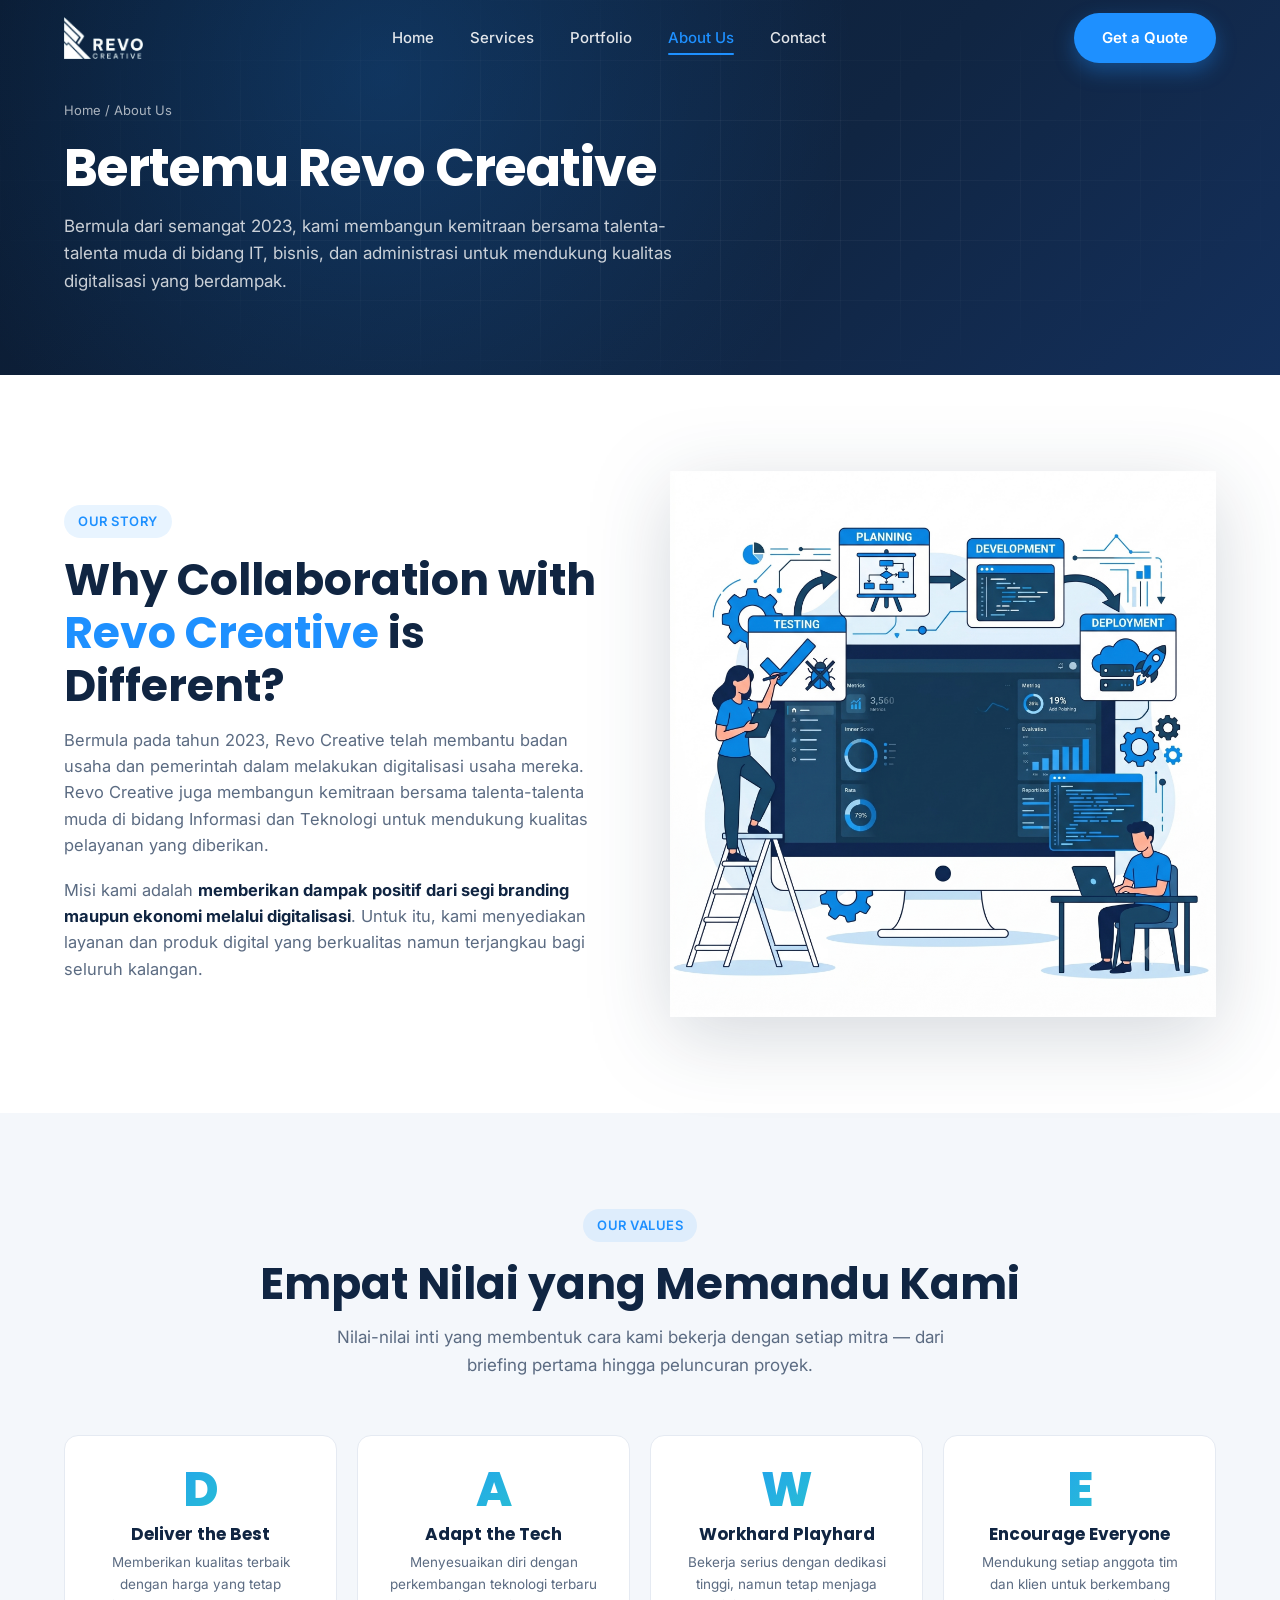
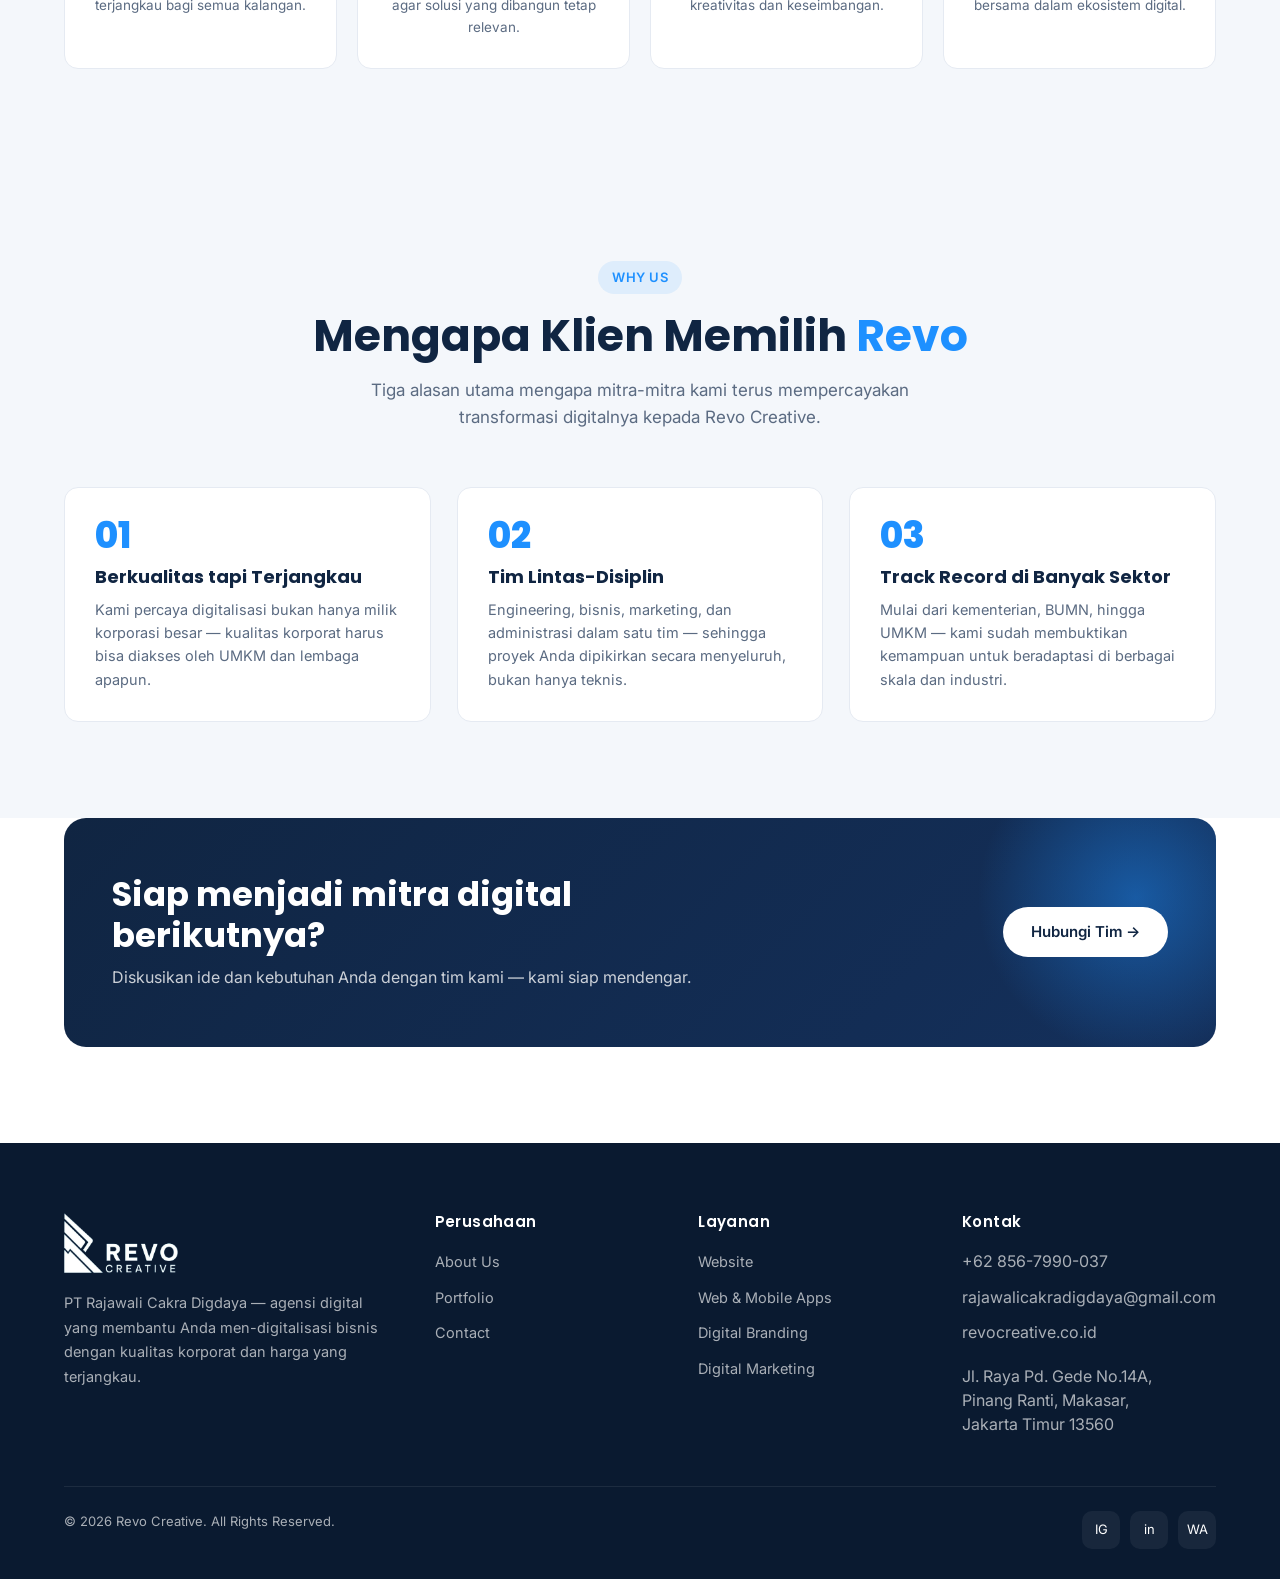
==== commit d7668462: "Dev:Update Header Navbar" ====
--- a/frontend/about.html
+++ b/frontend/about.html
@@ -48,7 +48,7 @@
   }
   </script>
 
-  <!-- Structured Data: AboutPage -->
+  <!-- Structured Data: AboutPage Tentang -->
   <script type="application/ld+json">
   {
     "@context": "https://schema.org",
@@ -60,7 +60,11 @@
       "name": "Revo Creative",
       "legalName": "PT Rajawali Cakra Digdaya",
       "foundingDate": "2023",
-      "url": "https://revocreative.co.id/"
+      "url": "https://revocreative.co.id/",
+      "sameAs": [
+        "https://www.instagram.com/revocreative_id/",
+        "https://www.linkedin.com/company/101702844"
+      ]
     }
   }
   </script>
@@ -71,7 +75,8 @@
   <header class="navbar">
     <div class="container nav-inner">
       <a href="index.html" class="nav-logo" aria-label="Revo Creative home">
-        <img src="assets/revo-2024-horizontal-blue-zoomed-downscaled-removebg.webp" alt="Revo Creative" />
+        <img class="logo-light" src="assets/revo-2024-horizontal-white-zoomed-no-background.webp" alt="Revo Creative" />
+        <img class="logo-dark" src="assets/revo-2024-horizontal-blue-zoomed-downscaled-removebg.webp" alt="Revo Creative" />
       </a>
       <nav>
         <ul class="nav-links">
@@ -300,9 +305,9 @@
       <div class="footer-bottom">
         <div>© <span id="year">2025</span> Revo Creative. All Rights Reserved.</div>
         <div class="socials">
-          <a class="social-ico" href="#" aria-label="Instagram">IG</a>
-          <a class="social-ico" href="#" aria-label="LinkedIn">in</a>
-          <a class="social-ico" href="#" aria-label="WhatsApp">WA</a>
+          <a class="social-ico" href="https://www.instagram.com/revocreative_id/" target="_blank" rel="noopener" aria-label="Instagram Revo Creative">IG</a>
+          <a class="social-ico" href="https://www.linkedin.com/company/101702844" target="_blank" rel="noopener" aria-label="LinkedIn Revo Creative">in</a>
+          <a class="social-ico" href="https://wa.me/6285679900037" target="_blank" rel="noopener" aria-label="WhatsApp Revo Creative">WA</a>
         </div>
       </div>
     </div>
--- a/frontend/css/style.css
+++ b/frontend/css/style.css
@@ -33,6 +33,7 @@
 
 html {
   scroll-behavior: smooth;
+  scroll-padding-top: 80px;
 }
 
 body {
@@ -159,14 +160,22 @@
    Navbar
    ========================= */
 .navbar {
-  position: sticky;
+  position: fixed;
   top: 0;
+  left: 0;
+  right: 0;
   z-index: 1000;
+  background: transparent;
+  border-bottom: 1px solid transparent;
+  transition: background var(--transition), border-color var(--transition), box-shadow var(--transition), backdrop-filter var(--transition);
+}
+
+.navbar.scrolled {
   background: rgba(255, 255, 255, 0.92);
   backdrop-filter: saturate(180%) blur(14px);
   -webkit-backdrop-filter: saturate(180%) blur(14px);
-  border-bottom: 1px solid var(--color-border);
-  transition: all var(--transition);
+  border-bottom-color: var(--color-border);
+  box-shadow: 0 2px 14px rgba(16, 37, 66, 0.06);
 }
 
 .nav-inner {
@@ -185,7 +194,14 @@
 .nav-logo img {
   height: 42px;
   width: auto;
-}
+  transition: opacity var(--transition);
+}
+
+/* Logo swap (default: light/white logo on dark navbar) */
+.nav-logo .logo-dark { display: none; }
+.nav-logo .logo-light { display: block; }
+.navbar.scrolled .nav-logo .logo-light { display: none; }
+.navbar.scrolled .nav-logo .logo-dark { display: block; }
 
 .nav-links {
   display: flex;
@@ -196,10 +212,14 @@
 .nav-links a {
   font-weight: 500;
   font-size: 15px;
-  color: var(--color-text);
+  color: rgba(255, 255, 255, 0.88);
   position: relative;
   padding: 4px 0;
   transition: color var(--transition);
+}
+
+.navbar.scrolled .nav-links a {
+  color: var(--color-text);
 }
 
 .nav-links a::after {
@@ -242,10 +262,14 @@
   display: block;
   width: 26px;
   height: 2.5px;
-  background: var(--color-navy);
+  background: var(--color-white);
   margin: 5px 0;
   transition: var(--transition);
   border-radius: 2px;
+}
+
+.navbar.scrolled .nav-toggle span {
+  background: var(--color-navy);
 }
 
 .nav-toggle.active span:nth-child(1) {
@@ -1285,7 +1309,7 @@
 
 @media (max-width: 720px) {
   .section { padding: 70px 0; }
-  .hero { padding: 80px 0 100px; }
+  .hero { padding: 110px 0 100px; }
   .nav-toggle { display: block; }
   .nav-cta .btn { display: none; }
   .nav-links {
@@ -1303,10 +1327,12 @@
     box-shadow: var(--shadow-md);
   }
   .nav-links.open { transform: translateY(0); }
-  .nav-links a {
+  .nav-links a,
+  .navbar.scrolled .nav-links a {
     padding: 14px 24px;
     display: block;
     border-bottom: 1px solid var(--color-border);
+    color: var(--color-text);
   }
   .nav-links a:last-child { border-bottom: none; }
   .services-grid { grid-template-columns: 1fr; }
